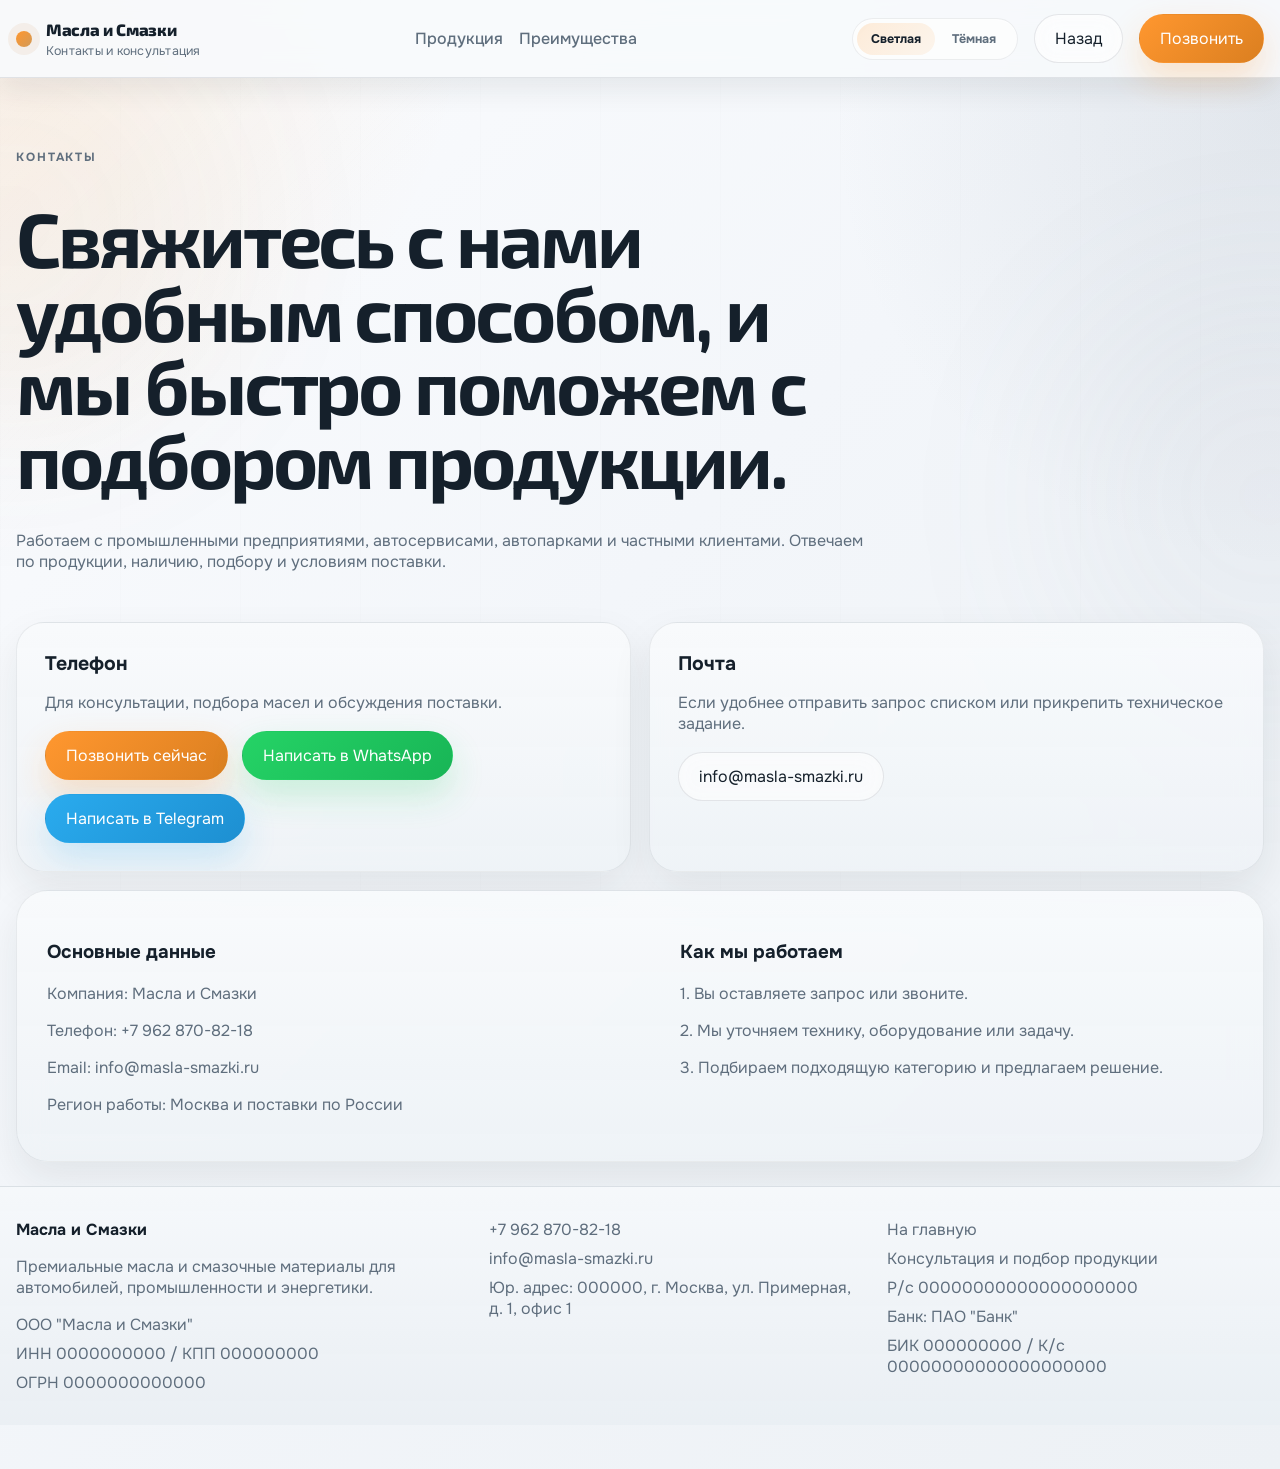
==== contacts.html @ 43a3e13b "создар репозиторий и залил все кода и файлы на гитхаб" ====
<!doctype html>
<html lang="ru">
  <head>
    <meta charset="UTF-8" />
    <meta name="viewport" content="width=device-width, initial-scale=1.0" />
    <title>Контакты | Масла и Смазки</title>
    <meta
      name="description"
      content="Контакты компании Масла и Смазки. Свяжитесь с нами по телефону, почте или оставьте заявку."
    />
    <link rel="preconnect" href="https://fonts.googleapis.com" />
    <link rel="preconnect" href="https://fonts.gstatic.com" crossorigin />
    <link
      href="https://fonts.googleapis.com/css2?family=Exo+2:wght@500;600;700;800&family=Onest:wght@400;500;600;700;800&display=swap"
      rel="stylesheet"
    />
    <link rel="stylesheet" href="./styles.css" />
  </head>
  <body>
    <div class="page-shell">
      <div class="ambient ambient-left"></div>
      <div class="ambient ambient-right"></div>

      <header class="topbar" id="topbar">
        <a href="./index.html#hero" class="brand">
          <span class="brand-mark"></span>
          <span>
            <strong>Масла и Смазки</strong>
            <small>Контакты и консультация</small>
          </span>
        </a>

        <nav class="nav">
          <a href="./index.html#products">Продукция</a>
          <a href="./index.html#advantages">Преимущества</a>
        </nav>

        <div class="topbar-actions">
          <button type="button" class="theme-toggle" id="theme-toggle" aria-label="Переключить тему">
            <span class="theme-toggle-track">
              <span class="theme-toggle-label theme-toggle-light">Светлая</span>
              <span class="theme-toggle-label theme-toggle-dark">Тёмная</span>
              <span class="theme-toggle-thumb"></span>
            </span>
          </button>
          <a href="./index.html" class="button button-secondary">Назад</a>
          <a href="tel:+79628708218" class="button button-primary">Позвонить</a>
        </div>
      </header>

      <main>
        <section class="contacts-hero reveal">
          <p class="eyebrow">контакты</p>
          <h1>Свяжитесь с нами удобным способом, и мы быстро поможем с подбором продукции.</h1>
          <p>
            Работаем с промышленными предприятиями, автосервисами, автопарками и частными клиентами.
            Отвечаем по продукции, наличию, подбору и условиям поставки.
          </p>
        </section>

        <section class="contacts-grid">
          <article class="contact-card reveal">
            <h3>Телефон</h3>
            <p>Для консультации, подбора масел и обсуждения поставки.</p>
            <div class="contact-actions">
              <a href="tel:+79628708218" class="button button-primary">Позвонить сейчас</a>
              <a href="https://wa.me/79628708218" class="button button-whatsapp">Написать в WhatsApp</a>
              <a href="https://t.me/username" class="button button-telegram">Написать в Telegram</a>
            </div>
          </article>

          <article class="contact-card reveal">
            <h3>Почта</h3>
            <p>Если удобнее отправить запрос списком или прикрепить техническое задание.</p>
            <div class="contact-actions">
              <a href="mailto:info@masla-smazki.ru" class="button button-secondary">info@masla-smazki.ru</a>
            </div>
          </article>
        </section>

        <section class="contact-panel reveal">
          <div>
            <h3>Основные данные</h3>
            <p>Компания: Масла и Смазки</p>
            <p>Телефон: +7 962 870-82-18</p>
            <p>Email: info@masla-smazki.ru</p>
            <p>Регион работы: Москва и поставки по России</p>
          </div>

          <div>
            <h3>Как мы работаем</h3>
            <p>1. Вы оставляете запрос или звоните.</p>
            <p>2. Мы уточняем технику, оборудование или задачу.</p>
            <p>3. Подбираем подходящую категорию и предлагаем решение.</p>
          </div>
        </section>
      </main>

      <footer class="footer">
        <div>
          <strong>Масла и Смазки</strong>
          <p>Премиальные масла и смазочные материалы для автомобилей, промышленности и энергетики.</p>
          <span>ООО "Масла и Смазки"</span>
          <span>ИНН 0000000000 / КПП 000000000</span>
          <span>ОГРН 0000000000000</span>
        </div>
        <div>
          <a href="tel:+79628708218">+7 962 870-82-18</a>
          <a href="mailto:info@masla-smazki.ru">info@masla-smazki.ru</a>
          <span>Юр. адрес: 000000, г. Москва, ул. Примерная, д. 1, офис 1</span>
        </div>
        <div>
          <a href="./index.html">На главную</a>
          <span>Консультация и подбор продукции</span>
          <span>Р/с 00000000000000000000</span>
          <span>Банк: ПАО "Банк"</span>
          <span>БИК 000000000 / К/с 00000000000000000000</span>
        </div>
      </footer>
    </div>

    <script src="./script.js"></script>
  </body>
</html>
---- styles.css ----
:root {
  --bg: #eef1f5;
  --bg-soft: #f7f9fb;
  --surface: rgba(255, 255, 255, 0.74);
  --surface-strong: rgba(255, 255, 255, 0.88);
  --surface-solid: #ffffff;
  --line: rgba(25, 37, 51, 0.1);
  --line-strong: rgba(25, 37, 51, 0.18);
  --text: #15202b;
  --muted: #5f6e7d;
  --accent: #ff972f;
  --accent-strong: #db7f20;
  --accent-soft: rgba(185, 120, 47, 0.12);
  --steel: #8e99a5;
  --shadow: 0 28px 80px rgba(21, 32, 43, 0.12);
  --shadow-soft: 0 18px 40px rgba(21, 32, 43, 0.08);
  --radius: 28px;
}

body.dark-theme {
  --bg: #0f1318;
  --bg-soft: #151a20;
  --surface: rgba(24, 29, 36, 0.82);
  --surface-strong: rgba(26, 31, 38, 0.92);
  --surface-solid: #171c22;
  --line: rgba(255, 255, 255, 0.08);
  --line-strong: rgba(255, 151, 47, 0.22);
  --text: #edf2f7;
  --muted: #9ba7b4;
  --accent: #ff972f;
  --accent-strong: #db7f20;
  --accent-soft: rgba(255, 151, 47, 0.14);
  --steel: #6b7785;
  --shadow: 0 28px 80px rgba(0, 0, 0, 0.38);
  --shadow-soft: 0 18px 40px rgba(0, 0, 0, 0.22);
}

* {
  box-sizing: border-box;
}

html {
  scroll-behavior: smooth;
}

body {
  margin: 0;
  min-width: 320px;
  color: var(--text);
  background:
    radial-gradient(circle at 0% 0%, rgba(255, 151, 47, 0.1), transparent 24%),
    radial-gradient(circle at 100% 8%, rgba(123, 138, 156, 0.14), transparent 24%),
    linear-gradient(135deg, #fbfcfe 0%, #f3f6fa 44%, #edf1f5 100%);
  font-family: "Onest", sans-serif;
  transition:
    background 0.35s ease,
    color 0.35s ease;
}

body.dark-theme {
  background:
    radial-gradient(circle at 0% 0%, rgba(255, 151, 47, 0.12), transparent 22%),
    radial-gradient(circle at 100% 12%, rgba(92, 107, 123, 0.16), transparent 24%),
    linear-gradient(180deg, #0c1015 0%, #131820 50%, #0f1318 100%);
}

body::before {
  content: "";
  position: fixed;
  inset: 0;
  pointer-events: none;
  background:
    linear-gradient(135deg, rgba(255, 255, 255, 0.52), transparent 26%),
    repeating-linear-gradient(
      90deg,
      rgba(25, 37, 51, 0.016) 0,
      rgba(25, 37, 51, 0.016) 1px,
      transparent 1px,
      transparent 120px
    );
  opacity: 0.55;
}

body.dark-theme::before {
  background:
    linear-gradient(135deg, rgba(255, 255, 255, 0.025), transparent 26%),
    repeating-linear-gradient(
      90deg,
      rgba(255, 255, 255, 0.012) 0,
      rgba(255, 255, 255, 0.012) 1px,
      transparent 1px,
      transparent 120px
    );
  opacity: 0.4;
}

a {
  color: inherit;
  text-decoration: none;
}

button,
input,
select {
  font: inherit;
}

.page-shell {
  width: min(1280px, calc(100% - 32px));
  margin: 0 auto;
  padding-bottom: 44px;
  position: relative;
}

.ambient {
  position: fixed;
  width: 380px;
  height: 380px;
  border-radius: 50%;
  filter: blur(120px);
  pointer-events: none;
  opacity: 0.48;
  z-index: 0;
}

.ambient-left {
  top: 4%;
  left: -180px;
  background: rgba(185, 120, 47, 0.16);
}

.ambient-right {
  top: 34%;
  right: -180px;
  background: rgba(124, 138, 153, 0.18);
}

body.dark-theme .ambient-left {
  background: rgba(255, 151, 47, 0.16);
}

body.dark-theme .ambient-right {
  background: rgba(89, 103, 120, 0.18);
}

.topbar,
.hero,
.section,
.footer {
  position: relative;
  z-index: 1;
}

.topbar {
  position: sticky;
  top: 0;
  z-index: 1000;
  display: flex;
  align-items: center;
  justify-content: space-between;
  gap: 18px;
  width: 100vw;
  margin-top: 0;
  margin-left: calc(50% - 50vw);
  padding: 14px max(16px, calc((100vw - 1280px) / 2 + 16px));
  border-radius: 0;
  background: rgba(248, 250, 252, 0.9);
  border: 1px solid rgba(25, 37, 51, 0.1);
  border-left: 0;
  border-right: 0;
  border-top: 0;
  backdrop-filter: blur(12px) saturate(120%);
  -webkit-backdrop-filter: blur(12px) saturate(120%);
  box-shadow: 0 12px 28px rgba(21, 32, 43, 0.08);
  transition:
    background 0.3s ease,
    box-shadow 0.3s ease,
    border-color 0.3s ease;
}

.topbar.is-scrolled {
  background: rgba(244, 247, 250, 0.96);
  border-color: rgba(25, 37, 51, 0.14);
  box-shadow: 0 18px 38px rgba(21, 32, 43, 0.12);
}

body.dark-theme .topbar {
  background: rgba(16, 20, 25, 0.88);
  border-color: rgba(255, 255, 255, 0.08);
  box-shadow: 0 12px 28px rgba(0, 0, 0, 0.22);
}

body.dark-theme .topbar.is-scrolled {
  background: rgba(13, 17, 22, 0.96);
  border-color: rgba(255, 151, 47, 0.14);
  box-shadow: 0 18px 38px rgba(0, 0, 0, 0.3);
}

.brand {
  display: inline-flex;
  align-items: center;
  gap: 14px;
}

.brand strong,
.hero h1,
.section-heading h2,
.why-copy h2,
.cta-copy h2,
.contacts-hero h1 {
  font-family: "Exo 2", sans-serif;
}

.brand span {
  display: grid;
  gap: 4px;
}

.brand strong {
  font-size: 1.04rem;
  font-weight: 800;
  letter-spacing: -0.02em;
}

.brand small {
  color: var(--muted);
  letter-spacing: 0.02em;
  font-size: 0.78rem;
}

.brand-mark {
  width: 16px;
  height: 16px;
  border-radius: 50%;
  background: linear-gradient(135deg, var(--accent), #d29a58);
  box-shadow: 0 0 0 8px rgba(185, 120, 47, 0.08);
}

.nav,
.topbar-actions {
  display: inline-flex;
  align-items: center;
  gap: 16px;
}

.nav a {
  color: var(--muted);
  font-weight: 500;
  transition: color 0.25s ease;
}

.nav a:hover {
  color: var(--text);
}

.theme-toggle {
  border: 0;
  background: transparent;
  padding: 0;
  cursor: pointer;
}

.theme-toggle-track {
  position: relative;
  display: inline-grid;
  grid-template-columns: 1fr 1fr;
  min-width: 146px;
  padding: 4px;
  border-radius: 999px;
  background: rgba(255, 255, 255, 0.62);
  border: 1px solid rgba(25, 37, 51, 0.08);
  box-shadow: inset 0 1px 0 rgba(255, 255, 255, 0.44);
}

.theme-toggle-label {
  position: relative;
  z-index: 1;
  padding: 8px 14px;
  text-align: center;
  font-size: 0.78rem;
  font-weight: 700;
  color: var(--muted);
}

.theme-toggle-thumb {
  position: absolute;
  top: 4px;
  left: 4px;
  width: calc(50% - 4px);
  height: calc(100% - 8px);
  border-radius: 999px;
  background: linear-gradient(135deg, rgba(255, 151, 47, 0.18), rgba(255, 151, 47, 0.08));
  transition:
    transform 0.3s ease,
    background 0.3s ease;
}

body:not(.dark-theme) .theme-toggle-light,
body.dark-theme .theme-toggle-dark {
  color: var(--text);
}

body.dark-theme .theme-toggle-track {
  background: rgba(255, 255, 255, 0.04);
  border-color: rgba(255, 255, 255, 0.08);
  box-shadow: inset 0 1px 0 rgba(255, 255, 255, 0.03);
}

body.dark-theme .theme-toggle-label {
  color: #bac5cf;
}

body.dark-theme .theme-toggle-thumb {
  transform: translateX(100%);
  background: linear-gradient(135deg, var(--accent), var(--accent-strong));
}

.button {
  border: 1px solid var(--line);
  padding: 13px 20px;
  border-radius: 999px;
  display: inline-flex;
  align-items: center;
  justify-content: center;
  gap: 10px;
  transition:
    transform 0.3s ease,
    background 0.3s ease,
    border-color 0.3s ease,
    box-shadow 0.3s ease,
    color 0.3s ease;
}

.button:hover {
  transform: translateY(-2px);
}

.button-primary {
  color: #fff;
  background: linear-gradient(135deg, var(--accent), var(--accent-strong));
  border-color: transparent;
  box-shadow: 0 16px 34px rgba(255, 151, 47, 0.24);
}

.button-secondary,
.button-ghost {
  background: rgba(255, 255, 255, 0.56);
  backdrop-filter: blur(12px);
}

.button-secondary:hover,
.button-ghost:hover {
  border-color: var(--line-strong);
  box-shadow: var(--shadow-soft);
}

body.dark-theme .button-secondary,
body.dark-theme .button-ghost {
  background: rgba(255, 255, 255, 0.04);
  color: var(--text);
}

.button-block {
  width: 100%;
}

.hero {
  min-height: calc(100vh - 116px);
  display: grid;
  grid-template-columns: 1.08fr 0.92fr;
  align-items: center;
  gap: 56px;
  padding: 58px 0 34px;
}

.eyebrow {
  margin: 0 0 18px;
  color: var(--accent-strong);
  text-transform: uppercase;
  letter-spacing: 0.16em;
  font-size: 0.74rem;
  font-weight: 700;
}

.hero h1,
.contacts-hero h1 {
  margin: 0;
  font-size: clamp(3rem, 6vw, 5.8rem);
  line-height: 0.96;
  letter-spacing: -0.04em;
  max-width: 820px;
}

.hero-text,
.section-heading p:last-child,
.feature-card p,
.product-card p,
.why-copy li,
.stats-panel span,
.audience-card p,
.cta-copy p,
.lead-form span,
.footer p,
.footer span,
.contacts-hero p,
.contact-card p,
.contact-panel p {
  color: var(--muted);
}

.hero-text {
  max-width: 640px;
  font-size: 1.08rem;
  line-height: 1.82;
  margin: 24px 0 0;
}

.hero-actions {
  display: flex;
  flex-wrap: wrap;
  gap: 14px;
  margin-top: 30px;
}

.hero-metrics {
  margin-top: 40px;
  display: grid;
  grid-template-columns: repeat(3, minmax(0, 1fr));
  gap: 16px;
}

.hero-metrics article,
.feature-card,
.product-card,
.stats-panel,
.audience-card,
.cta-panel,
.lead-form label,
.contact-card,
.contact-panel {
  background: linear-gradient(180deg, rgba(248, 250, 252, 0.94), rgba(238, 242, 246, 0.92));
  border: 1px solid rgba(25, 37, 51, 0.08);
  backdrop-filter: blur(14px);
  box-shadow: var(--shadow-soft);
}

body.dark-theme .hero-metrics article,
body.dark-theme .feature-card,
body.dark-theme .product-card,
body.dark-theme .stats-panel,
body.dark-theme .audience-card,
body.dark-theme .contact-card,
body.dark-theme .contact-panel {
  background: linear-gradient(180deg, rgba(23, 28, 34, 0.94), rgba(17, 21, 27, 0.92));
  border-color: rgba(255, 255, 255, 0.08);
}

.hero-metrics article {
  border-radius: 22px;
  padding: 22px;
}

.hero-metrics strong {
  display: block;
  font-size: 1rem;
  margin-bottom: 8px;
}

.hero-visual {
  display: flex;
  justify-content: center;
}

.liquid-showcase {
  position: relative;
  width: min(100%, 560px);
  aspect-ratio: 1 / 1.04;
  border-radius: 40px;
  overflow: hidden;
  background:
    radial-gradient(circle at 20% 18%, rgba(255, 255, 255, 0.88), transparent 24%),
    radial-gradient(circle at 78% 24%, rgba(185, 120, 47, 0.1), transparent 22%),
    linear-gradient(145deg, rgba(255, 255, 255, 0.92), rgba(233, 238, 243, 0.92));
  border: 1px solid rgba(25, 37, 51, 0.08);
  box-shadow: var(--shadow);
}

body.dark-theme .liquid-showcase {
  background:
    radial-gradient(circle at 20% 18%, rgba(255, 255, 255, 0.06), transparent 24%),
    radial-gradient(circle at 78% 24%, rgba(255, 151, 47, 0.12), transparent 22%),
    linear-gradient(145deg, rgba(22, 27, 33, 0.96), rgba(13, 17, 22, 0.96));
  border-color: rgba(255, 255, 255, 0.08);
}

body.dark-theme .liquid-showcase::before {
  border-color: rgba(255, 255, 255, 0.05);
}

.liquid-showcase::before {
  content: "";
  position: absolute;
  inset: 18px;
  border-radius: 28px;
  border: 1px solid rgba(25, 37, 51, 0.06);
}

.flow-track,
.liquid-core,
.liquid-drop,
.liquid-wave,
.showcase-note {
  position: absolute;
}

.flow-track {
  height: 1px;
  left: 12%;
  right: 12%;
  background: linear-gradient(90deg, transparent, rgba(185, 120, 47, 0.45), transparent);
}

.flow-track-top {
  top: 28%;
}

.flow-track-bottom {
  bottom: 28%;
}

.liquid-core {
  inset: 0;
}

.liquid-drop {
  left: 50%;
  top: 48%;
  width: 160px;
  height: 220px;
  transform: translate(-50%, -50%);
  border-radius: 52% 52% 58% 58% / 34% 34% 72% 72%;
  background:
    radial-gradient(circle at 36% 22%, rgba(255, 250, 240, 0.72), transparent 18%),
    linear-gradient(180deg, #ddb06d 0%, #ba7b32 44%, #73451c 100%);
  filter: drop-shadow(0 22px 34px rgba(147, 91, 32, 0.2));
  animation:
    float 6s ease-in-out infinite,
    pulse 4.5s ease-in-out infinite;
}

.liquid-wave {
  border-radius: 999px;
  background: linear-gradient(
    90deg,
    rgba(185, 120, 47, 0.03),
    rgba(185, 120, 47, 0.28),
    rgba(185, 120, 47, 0.03)
  );
}

.liquid-wave-a {
  left: 10%;
  right: 28%;
  top: 35%;
  height: 58px;
  transform: rotate(-10deg);
  animation: waveShiftA 7s ease-in-out infinite;
}

.liquid-wave-b {
  left: 25%;
  right: 10%;
  bottom: 26%;
  height: 74px;
  transform: rotate(11deg);
  animation: waveShiftB 8s ease-in-out infinite;
}

.showcase-note {
  width: min(248px, calc(100% - 60px));
  padding: 18px 20px;
  border-radius: 20px;
  background: rgba(255, 255, 255, 0.7);
  border: 1px solid rgba(25, 37, 51, 0.08);
  backdrop-filter: blur(14px);
  box-shadow: 0 14px 30px rgba(21, 32, 43, 0.08);
}

body.dark-theme .showcase-note {
  background: rgba(17, 21, 27, 0.84);
  border-color: rgba(255, 255, 255, 0.08);
  box-shadow: 0 14px 30px rgba(0, 0, 0, 0.18);
}

.note-top {
  top: 28px;
  right: 28px;
}

.note-bottom {
  left: 28px;
  bottom: 28px;
}

.showcase-note span {
  display: block;
  color: var(--accent-strong);
  text-transform: uppercase;
  letter-spacing: 0.12em;
  font-size: 0.7rem;
  margin-bottom: 8px;
  font-weight: 700;
}

.showcase-note strong {
  display: block;
  font-size: 0.96rem;
  line-height: 1.55;
}

.section {
  padding: 76px 0;
}

.section-heading {
  display: grid;
  gap: 14px;
  margin-bottom: 30px;
  max-width: 860px;
}

.section-heading h2 {
  margin: 0;
  font-size: clamp(2rem, 4vw, 3.2rem);
  line-height: 1.06;
}

.feature-grid,
.product-grid,
.audience-grid,
.contacts-grid {
  display: grid;
  gap: 18px;
}

.feature-grid {
  grid-template-columns: repeat(4, minmax(0, 1fr));
}

.feature-card,
.product-card,
.audience-card,
.contact-card {
  padding: 28px;
  border-radius: var(--radius);
  position: relative;
  overflow: hidden;
  transition:
    transform 0.4s ease,
    border-color 0.3s ease,
    box-shadow 0.4s ease;
}

.feature-card::before,
.product-card::before,
.audience-card::before,
.stats-panel::before,
.cta-panel::before,
.contact-card::before,
.contact-panel::before {
  content: "";
  position: absolute;
  inset: auto -18% -54% auto;
  width: 200px;
  height: 200px;
  background: radial-gradient(circle, rgba(185, 120, 47, 0.1), transparent 70%);
  opacity: 0;
  transition: opacity 0.35s ease;
}

.feature-card:hover,
.product-card:hover,
.audience-card:hover,
.contact-card:hover {
  transform: translateY(-6px);
  border-color: var(--line-strong);
  box-shadow: var(--shadow);
}

.feature-card:hover::before,
.product-card:hover::before,
.audience-card:hover::before,
.stats-panel:hover::before,
.cta-panel:hover::before,
.contact-card:hover::before,
.contact-panel:hover::before {
  opacity: 1;
}

.feature-card h3,
.product-card h3,
.audience-card h3,
.contact-card h3 {
  margin: 0 0 12px;
  font-size: 1.22rem;
  line-height: 1.3;
}

.product-grid {
  grid-template-columns: repeat(6, minmax(0, 1fr));
}

.product-card {
  min-height: 184px;
  display: flex;
  flex-direction: column;
  justify-content: center;
  align-items: flex-start;
  text-align: left;
  padding: 24px 28px;
  background:
    linear-gradient(180deg, rgba(245, 248, 251, 0.96), rgba(233, 238, 243, 0.94)),
    radial-gradient(circle at top right, rgba(255, 151, 47, 0.08), transparent 40%);
}

body.dark-theme .product-card {
  background:
    linear-gradient(180deg, rgba(24, 29, 36, 0.95), rgba(16, 20, 25, 0.94)),
    radial-gradient(circle at top right, rgba(255, 151, 47, 0.1), transparent 40%);
}

.product-card:nth-child(1),
.product-card:nth-child(2),
.product-card:nth-child(3),
.product-card:nth-child(4) {
  grid-column: span 3;
}

.product-card-wide {
  grid-column: 2 / span 4;
}

.product-card h3 {
  width: 100%;
  margin: 0 0 14px;
}

.product-card p {
  width: 100%;
  max-width: 92%;
  margin: 0;
  line-height: 1.58;
}

.why-us {
  display: grid;
  grid-template-columns: 1.1fr 0.9fr;
  gap: 22px;
  align-items: stretch;
}

.bullet-list {
  margin: 24px 0 0;
  padding: 0;
  list-style: none;
  display: grid;
  gap: 12px;
}

.bullet-list li {
  position: relative;
  padding-left: 24px;
  line-height: 1.72;
}

.bullet-list li::before {
  content: "";
  position: absolute;
  left: 0;
  top: 10px;
  width: 9px;
  height: 9px;
  border-radius: 50%;
  background: linear-gradient(135deg, var(--accent), #d39a58);
}

.stats-panel,
.contact-panel {
  position: relative;
  border-radius: 32px;
  padding: 30px;
  display: grid;
  gap: 18px;
  overflow: hidden;
}

.stats-panel article {
  padding: 18px 0;
  border-bottom: 1px solid rgba(25, 37, 51, 0.08);
}

body.dark-theme .stats-panel article {
  border-bottom-color: rgba(255, 255, 255, 0.08);
}

.stats-panel article:last-child {
  border-bottom: 0;
}

.stats-panel strong {
  display: block;
  margin-bottom: 6px;
  color: var(--accent-strong);
  text-transform: uppercase;
  letter-spacing: 0.08em;
  font-size: 0.78rem;
  font-weight: 800;
}

.audience-grid {
  grid-template-columns: repeat(4, minmax(0, 1fr));
}

.footer {
  margin-top: 24px;
  padding: 28px 0 12px;
  border-top: 0;
  display: grid;
  grid-template-columns: 1.2fr 1fr 1fr;
  gap: 20px;
  width: 100vw;
  margin-left: calc(50% - 50vw);
  padding-left: max(16px, calc((100vw - 1280px) / 2 + 16px));
  padding-right: max(16px, calc((100vw - 1280px) / 2 + 16px));
  padding-top: 32px;
  padding-bottom: 24px;
  background: linear-gradient(180deg, rgba(245, 248, 251, 0.96), rgba(233, 238, 243, 0.94));
  color: var(--text);
  border-top: 1px solid rgba(25, 37, 51, 0.08);
}

body.dark-theme .footer {
  background: linear-gradient(180deg, rgba(18, 23, 28, 0.98), rgba(13, 17, 22, 0.98));
  border-top-color: rgba(255, 255, 255, 0.08);
}

.footer strong {
  display: block;
  margin-bottom: 8px;
  color: var(--text);
}

.footer a,
.footer span {
  display: block;
  margin-bottom: 8px;
  color: var(--muted);
}

.footer p {
  color: var(--muted);
}

body.dark-theme .footer strong {
  color: #f4f7fb;
}

body.dark-theme .footer a,
body.dark-theme .footer span,
body.dark-theme .footer p {
  color: #aeb9c3;
}

.contacts-hero {
  padding: 72px 0 34px;
  display: grid;
  gap: 18px;
  max-width: 860px;
}

.contacts-grid {
  grid-template-columns: 1fr 1fr;
}

.contact-panel {
  margin-top: 18px;
  grid-template-columns: 1.05fr 0.95fr;
  gap: 22px;
}

.contact-actions {
  display: flex;
  flex-wrap: wrap;
  gap: 14px;
  margin-top: 18px;
}

.button-whatsapp {
  color: #fff;
  background: linear-gradient(135deg, #25d366, #18b556);
  border-color: transparent;
  box-shadow: 0 16px 34px rgba(37, 211, 102, 0.2);
}

.button-telegram {
  color: #fff;
  background: linear-gradient(135deg, #2aabee, #1d8fd1);
  border-color: transparent;
  box-shadow: 0 16px 34px rgba(42, 171, 238, 0.2);
}

.reveal {
  opacity: 0;
  transform: translateY(28px);
  transition:
    opacity 0.9s ease,
    transform 0.9s cubic-bezier(0.2, 1, 0.2, 1);
}

.reveal.is-visible {
  opacity: 1;
  transform: translateY(0);
}

@keyframes float {
  0%,
  100% {
    transform: translate(-50%, -50%) scale(1);
  }
  50% {
    transform: translate(-50%, -47%) scale(1.04);
  }
}

@keyframes pulse {
  0%,
  100% {
    filter: drop-shadow(0 22px 34px rgba(147, 91, 32, 0.2));
  }
  50% {
    filter: drop-shadow(0 28px 42px rgba(147, 91, 32, 0.28));
  }
}

@keyframes waveShiftA {
  0%,
  100% {
    transform: translateX(0) rotate(-10deg);
  }
  50% {
    transform: translateX(18px) rotate(-8deg);
  }
}

@keyframes waveShiftB {
  0%,
  100% {
    transform: translateX(0) rotate(11deg);
  }
  50% {
    transform: translateX(-16px) rotate(9deg);
  }
}

@media (max-width: 1120px) {
  .nav {
    display: none;
  }

  .hero,
  .why-us,
  .footer,
  .contact-panel,
  .contacts-grid {
    grid-template-columns: 1fr;
  }

  .feature-grid,
  .audience-grid {
    grid-template-columns: repeat(2, minmax(0, 1fr));
  }

  .product-card:nth-child(1),
  .product-card:nth-child(2),
  .product-card:nth-child(3),
  .product-card:nth-child(4),
  .product-card-wide {
    grid-column: span 3;
  }
}

@media (max-width: 760px) {
  .page-shell {
    width: min(100% - 20px, 1280px);
  }

  .topbar {
    top: 0;
    padding: 14px;
    flex-wrap: wrap;
  }

  .topbar-actions {
    width: 100%;
    justify-content: stretch;
    flex-wrap: wrap;
  }

  .topbar-actions .button,
  .topbar-actions .theme-toggle {
    flex: 1;
  }

  .hero {
    padding-top: 32px;
    min-height: auto;
    gap: 30px;
  }

  .hero-metrics,
  .feature-grid,
  .product-grid,
  .audience-grid,
  .contacts-grid {
    grid-template-columns: 1fr;
  }

  .product-card:nth-child(1),
  .product-card:nth-child(2),
  .product-card:nth-child(3),
  .product-card:nth-child(4),
  .product-card-wide {
    grid-column: auto;
  }

  .feature-card,
  .product-card,
  .audience-card,
  .stats-panel,
  .contact-card,
  .contact-panel {
    border-radius: 22px;
  }

  .section {
    padding: 58px 0;
  }

  .liquid-showcase {
    aspect-ratio: 1 / 1.15;
  }

  .liquid-drop {
    width: 124px;
    height: 174px;
  }

  .showcase-note {
    width: calc(100% - 36px);
  }

  .note-top {
    top: 18px;
    left: 18px;
    right: auto;
  }

  .note-bottom {
    left: 18px;
    bottom: 18px;
  }

  .hero-actions,
  .contact-actions {
    flex-direction: column;
  }
}

@media (prefers-reduced-motion: reduce) {
  *,
  *::before,
  *::after {
    animation: none !important;
    transition: none !important;
    scroll-behavior: auto !important;
  }

  .reveal {
    opacity: 1;
    transform: none;
  }
}
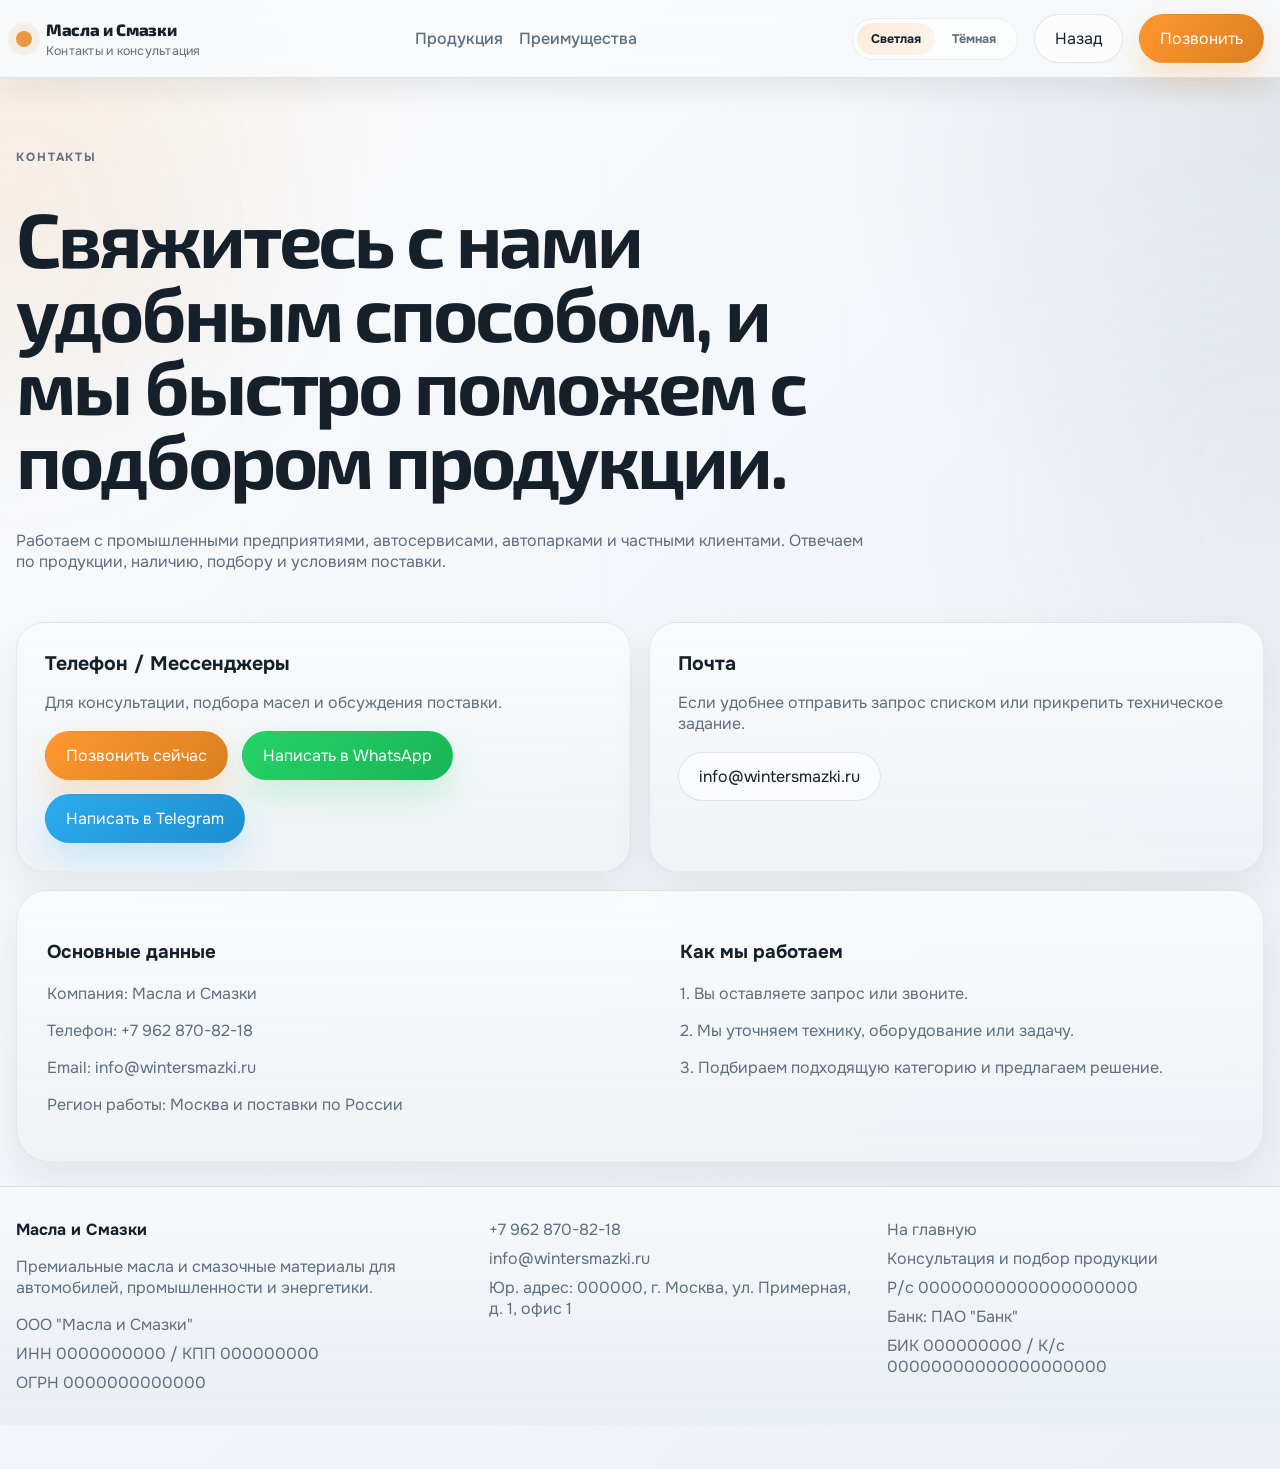
==== commit 10503114: "add verification file" ====
--- a/contacts.html
+++ b/contacts.html
@@ -30,13 +30,26 @@
           </span>
         </a>
 
+        <button
+          type="button"
+          class="mobile-menu-toggle"
+          data-menu-toggle
+          aria-expanded="false"
+          aria-controls="mobile-menu"
+          aria-label="Открыть меню"
+        >
+          <span></span>
+          <span></span>
+          <span></span>
+        </button>
+
         <nav class="nav">
           <a href="./index.html#products">Продукция</a>
           <a href="./index.html#advantages">Преимущества</a>
         </nav>
 
         <div class="topbar-actions">
-          <button type="button" class="theme-toggle" id="theme-toggle" aria-label="Переключить тему">
+          <button type="button" class="theme-toggle" data-theme-toggle aria-label="Переключить тему">
             <span class="theme-toggle-track">
               <span class="theme-toggle-label theme-toggle-light">Светлая</span>
               <span class="theme-toggle-label theme-toggle-dark">Тёмная</span>
@@ -45,6 +58,17 @@
           </button>
           <a href="./index.html" class="button button-secondary">Назад</a>
           <a href="tel:+79628708218" class="button button-primary">Позвонить</a>
+        </div>
+
+        <div class="mobile-menu" id="mobile-menu" data-mobile-menu>
+          <a href="mailto:info@wintersmazki.ru" class="button button-ghost button-block">info@wintersmazki.ru</a>
+          <button type="button" class="theme-toggle theme-toggle-mobile" data-theme-toggle aria-label="Переключить тему">
+            <span class="theme-toggle-track">
+              <span class="theme-toggle-label theme-toggle-light">Светлая</span>
+              <span class="theme-toggle-label theme-toggle-dark">Тёмная</span>
+              <span class="theme-toggle-thumb"></span>
+            </span>
+          </button>
         </div>
       </header>
 
@@ -60,7 +84,7 @@
 
         <section class="contacts-grid">
           <article class="contact-card reveal">
-            <h3>Телефон</h3>
+            <h3>Телефон / Мессенджеры </h3>
             <p>Для консультации, подбора масел и обсуждения поставки.</p>
             <div class="contact-actions">
               <a href="tel:+79628708218" class="button button-primary">Позвонить сейчас</a>
@@ -73,7 +97,7 @@
             <h3>Почта</h3>
             <p>Если удобнее отправить запрос списком или прикрепить техническое задание.</p>
             <div class="contact-actions">
-              <a href="mailto:info@masla-smazki.ru" class="button button-secondary">info@masla-smazki.ru</a>
+              <a href="mailto:info@wintersmazki.ru" class="button button-secondary">info@wintersmazki.ru</a>
             </div>
           </article>
         </section>
@@ -83,7 +107,7 @@
             <h3>Основные данные</h3>
             <p>Компания: Масла и Смазки</p>
             <p>Телефон: +7 962 870-82-18</p>
-            <p>Email: info@masla-smazki.ru</p>
+            <p>Email: info@wintersmazki.ru</p>
             <p>Регион работы: Москва и поставки по России</p>
           </div>
 
@@ -106,7 +130,7 @@
         </div>
         <div>
           <a href="tel:+79628708218">+7 962 870-82-18</a>
-          <a href="mailto:info@masla-smazki.ru">info@masla-smazki.ru</a>
+          <a href="mailto:info@wintersmazki.ru">info@wintersmazki.ru</a>
           <span>Юр. адрес: 000000, г. Москва, ул. Примерная, д. 1, офис 1</span>
         </div>
         <div>
--- a/styles.css
+++ b/styles.css
@@ -243,6 +243,64 @@
   gap: 16px;
 }
 
+.mobile-menu-toggle,
+.mobile-menu {
+  display: none;
+}
+
+.mobile-menu-toggle {
+  border: 1px solid var(--line);
+  width: 52px;
+  height: 52px;
+  padding: 0;
+  border-radius: 16px;
+  background: rgba(255, 255, 255, 0.56);
+  backdrop-filter: blur(12px);
+  align-items: center;
+  justify-content: center;
+  flex-direction: column;
+  gap: 5px;
+  cursor: pointer;
+  transition:
+    background 0.3s ease,
+    border-color 0.3s ease,
+    box-shadow 0.3s ease,
+    transform 0.3s ease;
+}
+
+.mobile-menu-toggle span {
+  width: 20px;
+  height: 2px;
+  border-radius: 999px;
+  background: var(--text);
+  transition:
+    transform 0.3s ease,
+    opacity 0.3s ease;
+}
+
+.mobile-menu-toggle:hover {
+  transform: translateY(-1px);
+  border-color: var(--line-strong);
+  box-shadow: var(--shadow-soft);
+}
+
+.mobile-menu-toggle.is-active span:nth-child(1) {
+  transform: translateY(7px) rotate(45deg);
+}
+
+.mobile-menu-toggle.is-active span:nth-child(2) {
+  opacity: 0;
+}
+
+.mobile-menu-toggle.is-active span:nth-child(3) {
+  transform: translateY(-7px) rotate(-45deg);
+}
+
+body.dark-theme .mobile-menu-toggle {
+  background: rgba(255, 255, 255, 0.04);
+  color: var(--text);
+}
+
 .nav a {
   color: var(--muted);
   font-weight: 500;
@@ -769,7 +827,7 @@
 
 .bullet-list li {
   position: relative;
-  padding-left: 24px;
+  padding-left: 18px;
   line-height: 1.72;
 }
 
@@ -997,24 +1055,84 @@
   .topbar {
     top: 0;
     padding: 14px;
+    align-items: flex-start;
     flex-wrap: wrap;
   }
 
+  .brand {
+    max-width: calc(100% - 68px);
+  }
+
+  .brand strong {
+    font-size: 1.14rem;
+  }
+
+  .brand small {
+    font-size: 0.82rem;
+    line-height: 1.4;
+  }
+
   .topbar-actions {
+    display: none;
+  }
+
+  .mobile-menu-toggle {
+    display: inline-flex;
+    margin-left: auto;
+  }
+
+  .mobile-menu {
     width: 100%;
-    justify-content: stretch;
-    flex-wrap: wrap;
-  }
-
-  .topbar-actions .button,
-  .topbar-actions .theme-toggle {
-    flex: 1;
+    margin-top: 14px;
+    padding: 14px;
+    border-radius: 24px;
+    background: linear-gradient(180deg, rgba(248, 250, 252, 0.94), rgba(238, 242, 246, 0.92));
+    border: 1px solid rgba(25, 37, 51, 0.08);
+    box-shadow: var(--shadow-soft);
+    display: none;
+    grid-template-columns: 1fr;
+    gap: 12px;
+  }
+
+  .mobile-menu.is-open {
+    display: grid;
+  }
+
+  .theme-toggle-mobile,
+  .theme-toggle-mobile .theme-toggle-track {
+    width: 100%;
+  }
+
+  body.dark-theme .mobile-menu {
+    background: linear-gradient(180deg, rgba(23, 28, 34, 0.94), rgba(17, 21, 27, 0.92));
+    border-color: rgba(255, 255, 255, 0.08);
   }
 
   .hero {
     padding-top: 32px;
     min-height: auto;
     gap: 30px;
+  }
+
+  .hero-copy,
+  .contacts-hero,
+  .section-heading,
+  .why-copy {
+    text-align: center;
+    justify-items: center;
+    margin-inline: auto;
+  }
+
+  .hero h1,
+  .contacts-hero h1,
+  .section-heading h2,
+  .why-copy h2,
+  .eyebrow,
+  .hero-text,
+  .contacts-hero p,
+  .section-heading p:last-child {
+    text-align: center;
+    margin-inline: auto;
   }
 
   .hero-metrics,
@@ -1047,7 +1165,13 @@
   }
 
   .liquid-showcase {
-    aspect-ratio: 1 / 1.15;
+    display: flex;
+    flex-direction: column;
+    justify-content: space-between;
+    gap: 18px;
+    min-height: 620px;
+    aspect-ratio: auto;
+    padding: 18px;
   }
 
   .liquid-drop {
@@ -1055,24 +1179,39 @@
     height: 174px;
   }
 
+  .liquid-core {
+    inset: 118px 0 118px;
+  }
+
   .showcase-note {
-    width: calc(100% - 36px);
+    position: relative;
+    z-index: 1;
+    width: 100%;
   }
 
   .note-top {
-    top: 18px;
-    left: 18px;
+    top: auto;
+    left: auto;
     right: auto;
   }
 
   .note-bottom {
-    left: 18px;
-    bottom: 18px;
+    left: auto;
+    bottom: auto;
+    margin-top: -56px;
   }
 
   .hero-actions,
   .contact-actions {
     flex-direction: column;
+  }
+
+  .bullet-list li {
+    padding-left: 0;
+  }
+
+  .bullet-list li::before {
+    display: none;
   }
 }
 
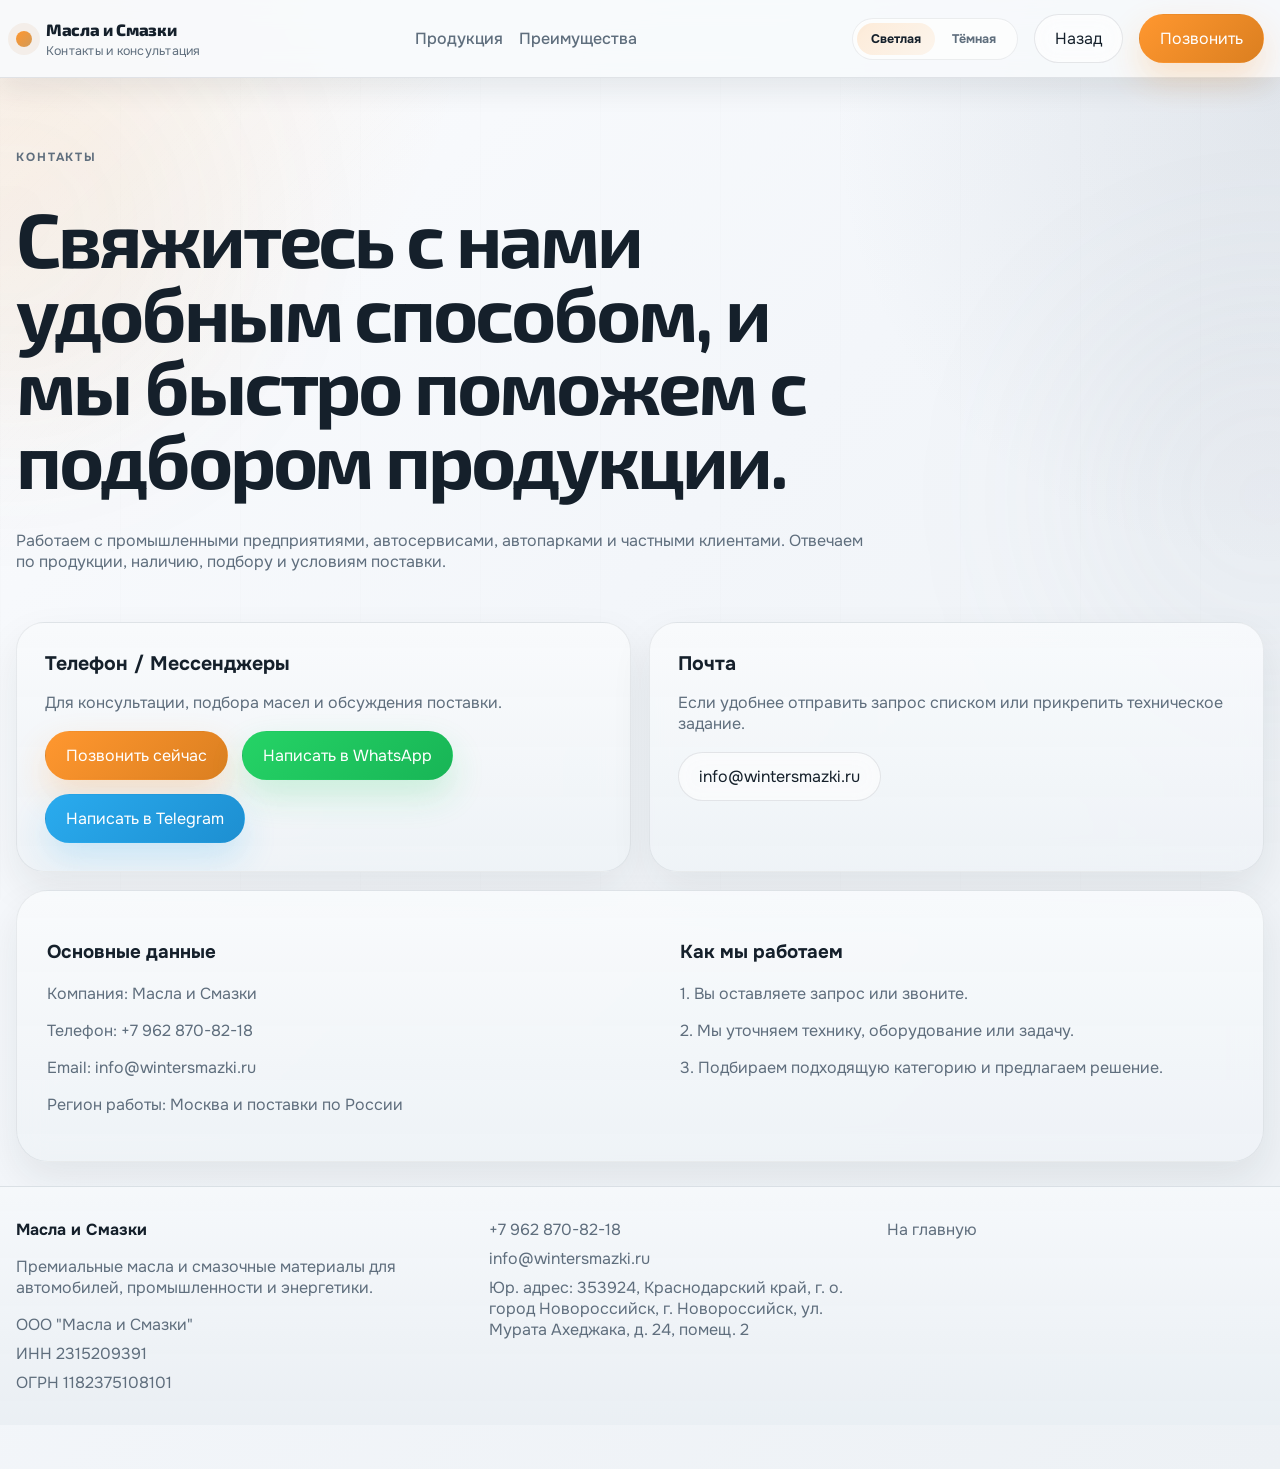
==== commit f5045818: "add contact" ====
--- a/contacts.html
+++ b/contacts.html
@@ -1,4 +1,4 @@
-<!doctype html>
+﻿<!doctype html>
 <html lang="ru">
   <head>
     <meta charset="UTF-8" />
@@ -125,20 +125,16 @@
           <strong>Масла и Смазки</strong>
           <p>Премиальные масла и смазочные материалы для автомобилей, промышленности и энергетики.</p>
           <span>ООО "Масла и Смазки"</span>
-          <span>ИНН 0000000000 / КПП 000000000</span>
-          <span>ОГРН 0000000000000</span>
+          <span>ИНН 2315209391 </span>
+          <span>ОГРН 1182375108101</span>
         </div>
         <div>
           <a href="tel:+79628708218">+7 962 870-82-18</a>
           <a href="mailto:info@wintersmazki.ru">info@wintersmazki.ru</a>
-          <span>Юр. адрес: 000000, г. Москва, ул. Примерная, д. 1, офис 1</span>
+          <span>Юр. адрес: 353924, Краснодарский край, г. о. город Новороссийск, г. Новороссийск, ул. Мурата Ахеджака, д. 24, помещ. 2</span>
         </div>
         <div>
           <a href="./index.html">На главную</a>
-          <span>Консультация и подбор продукции</span>
-          <span>Р/с 00000000000000000000</span>
-          <span>Банк: ПАО "Банк"</span>
-          <span>БИК 000000000 / К/с 00000000000000000000</span>
         </div>
       </footer>
     </div>
--- a/styles.css
+++ b/styles.css
@@ -879,6 +879,138 @@
   grid-template-columns: repeat(4, minmax(0, 1fr));
 }
 
+.faq-section .section-heading {
+  max-width: 760px;
+}
+
+.faq-list {
+  display: grid;
+  gap: 16px;
+}
+
+.faq-item {
+  position: relative;
+  border-radius: 24px;
+  overflow: hidden;
+  background:
+    linear-gradient(180deg, rgba(255, 255, 255, 0.035), rgba(255, 255, 255, 0.018)),
+    radial-gradient(circle at right top, rgba(255, 151, 47, 0.07), transparent 30%);
+  box-shadow: 0 20px 50px rgba(0, 0, 0, 0.24);
+  transition: box-shadow 0.3s ease, transform 0.3s ease;
+}
+
+.faq-item::before {
+  content: "";
+  position: absolute;
+  inset: 0;
+  border-radius: inherit;
+  padding: 1px;
+  background: linear-gradient(135deg, rgba(255, 203, 102, 0.18), rgba(255, 255, 255, 0.02));
+  -webkit-mask: linear-gradient(#fff 0 0) content-box, linear-gradient(#fff 0 0);
+  -webkit-mask-composite: xor;
+  mask-composite: exclude;
+  pointer-events: none;
+}
+
+.faq-trigger {
+  width: 100%;
+  display: flex;
+  align-items: center;
+  justify-content: space-between;
+  gap: 20px;
+  padding: 28px 30px;
+  border: 0;
+  background: transparent;
+  color: inherit;
+  text-align: left;
+  cursor: pointer;
+  transition: background 0.35s ease;
+}
+
+.faq-trigger:hover {
+  background: rgba(255, 255, 255, 0.02);
+}
+
+.faq-item:hover {
+  transform: translateY(-2px);
+  box-shadow: 0 24px 56px rgba(0, 0, 0, 0.28);
+}
+
+.faq-question {
+  max-width: 920px;
+  font-size: clamp(1.05rem, 1.8vw, 1.24rem);
+  line-height: 1.45;
+  font-weight: 700;
+}
+
+.faq-icon {
+  position: relative;
+  flex: 0 0 44px;
+  width: 44px;
+  height: 44px;
+  border-radius: 50%;
+  background: rgba(255, 151, 47, 0.06);
+  box-shadow: inset 0 0 0 1px rgba(255, 203, 102, 0.3), 0 0 24px rgba(255, 151, 47, 0.1);
+}
+
+.faq-icon::before,
+.faq-icon::after {
+  content: "";
+  position: absolute;
+  left: 50%;
+  top: 50%;
+  width: 18px;
+  height: 3px;
+  border-radius: 999px;
+  background: linear-gradient(135deg, var(--gold), var(--amber));
+  transform: translate(-50%, -50%);
+  transition: transform 0.35s ease, opacity 0.35s ease;
+  box-shadow: 0 0 10px rgba(255, 151, 47, 0.28);
+}
+
+.faq-icon::after {
+  transform: translate(-50%, -50%) rotate(90deg);
+}
+
+.faq-answer-wrap {
+  height: 0;
+  overflow: hidden;
+  opacity: 0;
+  transform: translateY(-8px);
+  transition: height 0.42s cubic-bezier(0.2, 0.9, 0.2, 1), opacity 0.3s ease, transform 0.42s ease;
+}
+
+.faq-answer {
+  padding: 0 30px 28px;
+}
+
+.faq-answer p {
+  margin: 0;
+  max-width: 980px;
+  color: var(--muted);
+  font-size: 1rem;
+  line-height: 1.75;
+}
+
+.faq-item.is-open .faq-trigger {
+  padding-bottom: 18px;
+}
+
+.faq-item.is-open .faq-answer-wrap {
+  opacity: 1;
+  transform: translateY(0);
+}
+
+.faq-item.is-open .faq-icon {
+  background: rgba(255, 151, 47, 0.14);
+  box-shadow: inset 0 0 0 1px rgba(255, 203, 102, 0.36), 0 0 30px rgba(255, 151, 47, 0.18);
+}
+
+.faq-item.is-open .faq-icon::after {
+  opacity: 0;
+  transform: translate(-50%, -50%) rotate(90deg) scaleX(0);
+}
+
 .footer {
   margin-top: 24px;
   padding: 28px 0 12px;
@@ -1048,6 +1180,21 @@
 }
 
 @media (max-width: 760px) {
+  .faq-trigger {
+    padding: 22px 20px;
+    gap: 16px;
+  }
+
+  .faq-answer {
+    padding: 0 20px 22px;
+  }
+
+  .faq-icon {
+    flex-basis: 40px;
+    width: 40px;
+    height: 40px;
+  }
+
   .page-shell {
     width: min(100% - 20px, 1280px);
   }
